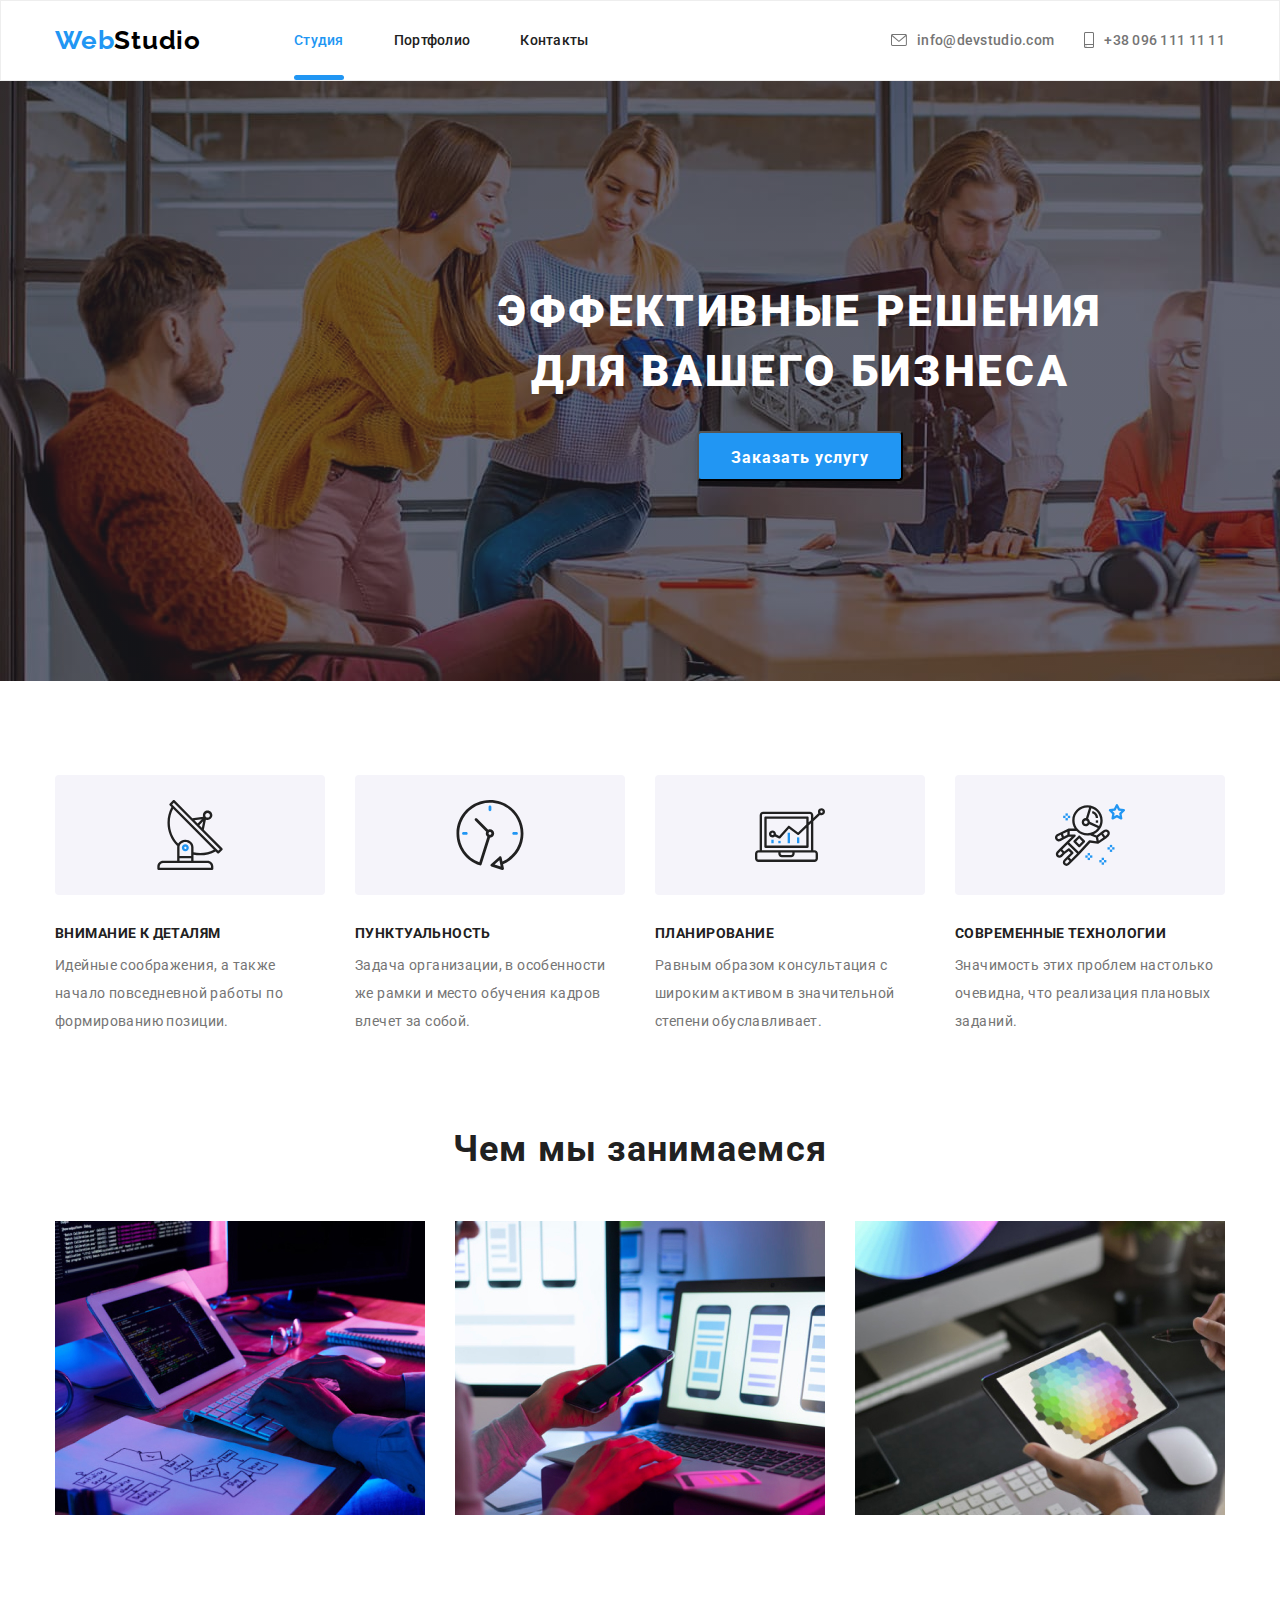
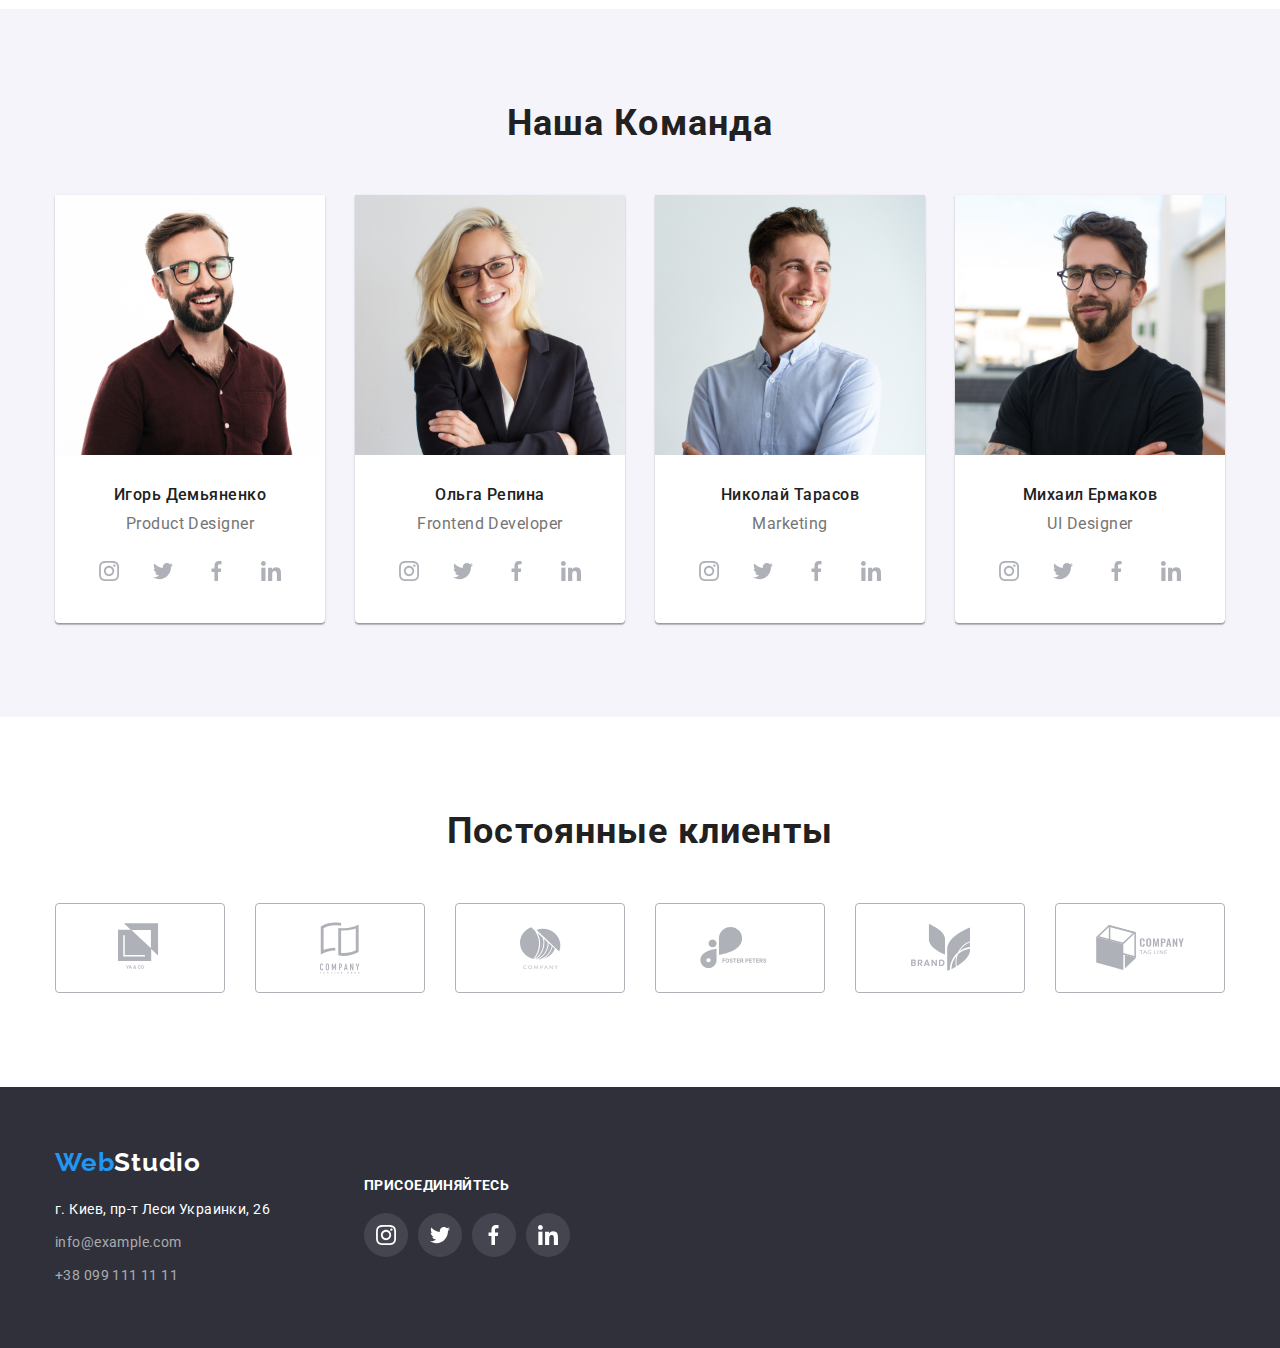
==== index.html @ 3995a0a4 "rep5" ====
<!DOCTYPE html>
<html lang="ru">
  <head>
    <meta charset="UTF-8" />
    <meta name="viewport" content="width=device-width, initial-scale=1.0" />
    <title>ВебСтудия</title>
    <link
      href="https://fonts.googleapis.com/css2?family=Raleway:wght@700&family=Roboto:wght@300;400;500;700;900&display=swap"
      rel="stylesheet"
    />
    <link rel="stylesheet" href="./css/modern-normalize.css" />
    <!-- <link rel="stylesheet" href="https://cdnjs.cloudflare.com/ajax/libs/modern-normalize/1.0.0/modern-normalize.css"> -->
    <link rel="stylesheet" href="./css/styles.css" />
  </head>
  <body>
    <!--Header-->
    <header class="header">
      <div class="container">
        <nav class="navigation">
          <a class="logo link" href="./index.html" aria-label="Логотип студии"
            ><span class="logo-color" lang="en">Web</span
            ><span lang="en">Studio</span></a
          >
          <!--menu nav-->

          <ul class="navigation-list list">
            <li class="navigation-list-item">
              <a class="navigation-list-link link active" href="./index.html"
                >Студия</a
              >
            </li>
            <li class="navigation-list-item">
              <a class="navigation-list-link link" href="./portfolio.html"
                >Портфолио</a
              >
            </li>
            <li class="navigation-list-item">
              <a class="navigation-list-link link" href="./cont.html"
                >Контакты</a
              >
            </li>
          </ul>
        </nav>
        <address class="address">
          <ul class="address-list list">
            <li class="address-list-item">
              <a
                class="header-address-link link"
                href="mailto:info@devstudio.com"
              >
                <svg class="address-icon" width="16px" height="12px">
                  <use href="./images/icons/sprite.svg#icon-envelope"></use>
                </svg>
                info@devstudio.com</a
              >
            </li>
            <li class="address-list-item">
              <a class="header-address-link link" href="tel:+380961111111">
                <svg class="address-icon" width="10px" height="16px">
                  <use href="./images/icons/sprite.svg#icon-smartphone"></use>
                </svg>
                +38 096 111 11 11</a
              >
            </li>
          </ul>
        </address>
      </div>
    </header>
    <!--HERO-->
    <main>
      <section class="start-page">
        <div class="start-page-container container">
          <h1 class="hero-title">Эффективные решения для вашего бизнеса</h1>
          <button class="modal-btn" type="button">Заказать услугу</button>
        </div>
      </section>
      <section class="features">
        <h2 hidden>Особености</h2>
        <div class="features-container container">
          <ul class="features-list">
            <li class="features-list-item list">
              <div class="svg-container">
                <svg class="button-icon" width="70px" height="70px">
                  <use href="./images/icons/sprite.svg#icon-antenna"></use>
                </svg>
              </div>
              <h3 class="features-title">Внимание к деталям</h3>
              <p>
                Идейные соображения, а также начало повседневной работы по
                формированию позиции.
              </p>
            </li>
            <li class="features-list-item list">
              <div class="svg-container">
                <svg class="button-icon" width="70px" height="70px">
                  <use href="./images/icons/sprite.svg#icon-clock"></use>
                </svg>
              </div>
              <h3 class="features-title">Пунктуальность</h3>
              <p>
                Задача организации, в особенности же рамки и место обучения
                кадров влечет за собой.
              </p>
            </li>
            <li class="features-list-item list">
              <div class="svg-container">
                <svg class="button-icon" width="70px" height="70px">
                  <use href="./images/icons/sprite.svg#icon-diagram"></use>
                </svg>
              </div>
              <h3 class="features-title">Планирование</h3>
              <p>
                Равным образом консультация с широким активом в значительной
                степени обуславливает.
              </p>
            </li>
            <li class="features-list-item list">
              <div class="svg-container">
                <svg class="button-icon" width="70px" height="70px">
                  <use href="./images/icons/sprite.svg#icon-astronaut"></use>
                </svg>
              </div>
              <h3 class="features-title">Современные технологии</h3>
              <p>
                Значимость этих проблем настолько очевидна, что реализация
                плановых заданий.
              </p>
            </li>
          </ul>
        </div>
      </section>
      <!--What are we doing-->
      <section class="we-doing">
        <div class="we-doing container">
          <h2>Чем мы занимаемся</h2>
          <ul class="we-doing-list list">
            <li class="we-doing-list-item">
              <img
                src="./images/header/box1.jpg"
                alt="набор программного кода"
                width="370"
                height="294"
              />
            </li>
            <li class="we-doing-list-item">
              <img
                src="./images/header/box2.jpg"
                alt="выбор макета"
                width="370"
                height="294"
              />
            </li>
            <li class="we-doing-list-item">
              <img
                src="./images/header/bo3.jpg"
                alt="выбор палитры"
                width="370"
                height="294"
              />
            </li>
          </ul>
        </div>
      </section>
      <!--About Team-->
      <section class="team">
        <div class="team-container container">
          <h2>Наша Команда</h2>
          <ul class="team-list list">
            <li class="team-list-item">
              <!-- <a class="team-list-link link" href=""> -->
              <img
                class="team-list-card"
                src="./images/main/photocard1.jpg"
                alt="Игорь Демьяненко"
                width="270"
                height="260"
              />
              <h3>Игорь Демьяненко</h3>
              <p lang="en">Product Designer</p>
              <div class="social-links-team">
                <ul class="social-links-list list">
                  <li class="social-links-item">
                    <a class="social-link-icon" href="">
                      <svg class="social-icon" width="20px" height="20px">
                        <use
                          href="./images/icons/sprite.svg#icon-instagram"
                        ></use>
                      </svg>
                    </a>
                  </li>
                  <li class="social-links-item">
                    <a class="social-link-icon" href="">
                      <svg class="social-icon" width="20px" height="20px">
                        <use
                          href="./images/icons/sprite.svg#icon-twitter"
                        ></use>
                      </svg>
                    </a>
                  </li>
                  <li class="social-links-item">
                    <a class="social-link-icon" href="">
                      <svg class="social-icon" width="20px" height="20px">
                        <use
                          href="./images/icons/sprite.svg#icon-facebook"
                        ></use>
                      </svg>
                    </a>
                  </li>
                  <li class="social-links-item">
                    <a class="social-link-icon" href="">
                      <svg class="social-icon" width="20px" height="20px">
                        <use
                          href="./images/icons/sprite.svg#icon-linkedin"
                        ></use>
                      </svg>
                    </a>
                  </li>
                </ul>
              </div>
            </li>
            <li class="team-list-item">
              <!-- <a class="team-list-link link" href=""> -->
              <img
                class="team-list-card"
                src="./images/main/photocard2.jpg"
                alt="Ольга Репина"
                width="270"
                height="260"
              />
              <h3>Ольга Репина</h3>
              <p lang="en">Frontend Developer</p>
              <div class="social-links-team">
                <ul class="social-links-list list">
                  <li class="social-links-item">
                    <a class="social-link-icon" href="">
                      <svg class="social-icon" width="20px" height="20px">
                        <use
                          href="./images/icons/sprite.svg#icon-instagram"
                        ></use>
                      </svg>
                    </a>
                  </li>
                  <li class="social-links-item">
                    <a class="social-link-icon" href="">
                      <svg class="social-icon" width="20px" height="20px">
                        <use
                          href="./images/icons/sprite.svg#icon-twitter"
                        ></use>
                      </svg>
                    </a>
                  </li>
                  <li class="social-links-item">
                    <a class="social-link-icon" href="">
                      <svg class="social-icon" width="20px" height="20px">
                        <use
                          href="./images/icons/sprite.svg#icon-facebook"
                        ></use>
                      </svg>
                    </a>
                  </li>
                  <li class="social-links-item">
                    <a class="social-link-icon" href="">
                      <svg class="social-icon" width="20px" height="20px">
                        <use
                          href="./images/icons/sprite.svg#icon-linkedin"
                        ></use>
                      </svg>
                    </a>
                  </li>
                </ul>
              </div>
            </li>
            <li class="team-list-item">
              <!-- <a class="team-list-link link" href=""> -->
              <img
                class="team-list-card"
                src="./images/main/photocard3.jpg"
                alt="Николай Тарасов"
                width="270"
                height="260"
              />
              <h3>Николай Тарасов</h3>
              <p lang="en">Marketing</p>
              <div class="social-links-team">
                <ul class="social-links-list list">
                  <li class="social-links-item">
                    <a class="social-link-icon" href="">
                      <svg class="social-icon" width="20px" height="20px">
                        <use
                          href="./images/icons/sprite.svg#icon-instagram"
                        ></use>
                      </svg>
                    </a>
                  </li>
                  <li class="social-links-item">
                    <a class="social-link-icon" href="">
                      <svg class="social-icon" width="20px" height="20px">
                        <use
                          href="./images/icons/sprite.svg#icon-twitter"
                        ></use>
                      </svg>
                    </a>
                  </li>
                  <li class="social-links-item">
                    <a class="social-link-icon" href="">
                      <svg class="social-icon" width="20px" height="20px">
                        <use
                          href="./images/icons/sprite.svg#icon-facebook"
                        ></use>
                      </svg>
                    </a>
                  </li>
                  <li class="social-links-item">
                    <a class="social-link-icon" href="">
                      <svg class="social-icon" width="20px" height="20px">
                        <use
                          href="./images/icons/sprite.svg#icon-linkedin"
                        ></use>
                      </svg>
                    </a>
                  </li>
                </ul>
              </div>
            </li>
            <li class="team-list-item">
              <!-- <a class="team-list-link link" href=""> -->
              <img
                class="team-list-card"
                src="./images/main/photocard4.jpg"
                alt="Михаил Ермаков"
                width="270"
                height="260"
              />
              <h3>Михаил Ермаков</h3>
              <p lang="en">UI Designer</p>
              <div class="social-links-team">
                <ul class="social-links-list list">
                  <li class="social-links-item">
                    <a class="social-link-icon" href="">
                      <svg class="social-icon" width="20px" height="20px">
                        <use
                          href="./images/icons/sprite.svg#icon-instagram"
                        ></use>
                      </svg>
                    </a>
                  </li>
                  <li class="social-links-item">
                    <a class="social-link-icon" href="">
                      <svg class="social-icon" width="20px" height="20px">
                        <use
                          href="./images/icons/sprite.svg#icon-twitter"
                        ></use>
                      </svg>
                    </a>
                  </li>
                  <li class="social-links-item">
                    <a class="social-link-icon" href="">
                      <svg class="social-icon" width="20px" height="20px">
                        <use
                          href="./images/icons/sprite.svg#icon-facebook"
                        ></use>
                      </svg>
                    </a>
                  </li>
                  <li class="social-links-item">
                    <a class="social-link-icon" href="">
                      <svg class="social-icon" width="20px" height="20px">
                        <use
                          href="./images/icons/sprite.svg#icon-linkedin"
                        ></use>
                      </svg>
                    </a>
                  </li>
                </ul>
              </div>
            </li>
          </ul>
        </div>
      </section>
      <!--CLIENTS-->
      <section class="clients">
        <div class="clients-container container">
          <h2>Постоянные клиенты</h2>
          <ul class="clients-list list">
            <li class="clients-item">
              <a class="clients-item-link link" href="">
                <svg class="clients-icon" width="44.27px" height="49.23px">
                  <use href="./images/icons/sprite.svg#icon-logo1"></use>
                </svg>
              </a>
            </li>
            <li class="clients-item">
              <a class="clients-item-link link" href="">
                <svg class="clients-icon" width="40px" height="52px">
                  <use href="./images/icons/sprite.svg#icon-logo2"></use>
                </svg>
              </a>
            </li>
            <li class="clients-item">
              <a class="clients-item-link link" href="">
                <svg class="clients-icon" width="41px" height="42.6px">
                  <use href="./images/icons/sprite.svg#icon-logo3"></use>
                </svg>
              </a>
            </li>
            <li class="clients-item">
              <a class="clients-item-link link" href="">
                <svg class="clients-icon" width="79.66px" height="42.02">
                  <use href="./images/icons/sprite.svg#icon-logo4"></use>
                </svg>
              </a>
            </li>
            <li class="clients-item">
              <a class="clients-item-link link" href="">
                <svg class="clients-icon" width="59px" height="47px">
                  <use href="./images/icons/sprite.svg#icon-logo5"></use>
                </svg>
              </a>
            </li>
            <li class="clients-item">
              <a class="clients-item-link link" href="">
                <svg class="clients-icon" width="88.48px" height="45.44px">
                  <use href="./images/icons/sprite.svg#icon-logo6"></use>
                </svg>
              </a>
            </li>
          </ul>
        </div>
      </section>
    </main>
    <!--FOOTER-->
    <footer class="footer">
      <div class="container">
        <div class="logo-address-container">
          <div class="footer-logo">
            <a class="logo link" href="./index.html" aria-label="Логотип студии"
              ><span class="logo-color" lang="en">Web</span
              ><span style="color: white" lang="en">Studio</span></a
            >
          </div>
          <address class="footer-address address">
            <ul class="footer-list list">
              <li class="footer-list-item">
                <a
                  class="footer-map-link link"
                  href="https://goo.gl/maps/7gkrQekbCcnjJ7GV7"
                  >г. Киев, пр-т Леси Украинки, 26</a
                >
              </li>
              <li class="footer-list-item">
                <a class="footer-mail-link link" href="mailto:info@example.com"
                  >info@example.com</a
                >
              </li>
              <li class="footer-list-item">
                <a class="footer-tel-link link" href="tel:+380991111111"
                  >+38 099 111 11 11</a
                >
              </li>
            </ul>
          </address>
        </div>
        <div class="social-links-footer">
          <h2>присоединяйтесь</h2>
          <div class="social-links-team">
            <ul class="social-links-list list">
              <li class="social-links-item">
                <a class="social-link-icon icon-footer" href="">
                  <svg class="social-icon" width="20px" height="20px">
                    <use href="./images/icons/sprite.svg#icon-instagram"></use>
                  </svg>
                </a>
              </li>
              <li class="social-links-item">
                <a class="social-link-icon icon-footer" href="">
                  <svg class="social-icon" width="20px" height="20px">
                    <use href="./images/icons/sprite.svg#icon-twitter"></use>
                  </svg>
                </a>
              </li>
              <li class="social-links-item">
                <a class="social-link-icon icon-footer" href="">
                  <svg class="social-icon" width="20px" height="20px">
                    <use href="./images/icons/sprite.svg#icon-facebook"></use>
                  </svg>
                </a>
              </li>
              <li class="social-links-item">
                <a class="social-link-icon icon-footer" href="">
                  <svg class="social-icon" width="20px" height="20px">
                    <use href="./images/icons/sprite.svg#icon-linkedin"></use>
                  </svg>
                </a>
              </li>
            </ul>
          </div>
        </div>
      </div>
    </footer>
    <!-- Ставим перед закрывающим тегом body -->
    <!-- <script src="./js/modal.js"></script> -->
  </body>
</html>
---- css/styles.css ----
:root {
  --accent-color: #2196f3;
  --main-font: 'Roboto', sans-serif;
  --secondary-font: 'Raleway', sans-serif;
  --color-text-grey: #757575;
  --color-text-title: #212121;
}
*,
*::before,
*::after {
  margin: 0;
  padding: 0;
}
body {
  font-family: var(--main-font);
  /* width: 1600px;
    text-align: center; */
}

.list {
  list-style: none;
}
.link {
  text-decoration: none;
}
.address {
  font-style: normal;
}
img {
  display: block;
}

.container {
  width: 1200px;
  padding: 0 15px;
  margin: 0 auto;
}
/* <==================contactsssssssss========================> */
.contt {
  background-color: rgb(1, 3, 22);
}
.cont-container {
  padding-bottom: 60px;
  padding-top: 60px;

  min-width: 1984px;
  height: 880px;

  background-image: url('../images/contacts/con1.jpg');
}
/* <====================end contactsssssssss======================> */

/* =================> NAVIGATION <=================== */
.header {
  padding-top: 24px;
  padding-bottom: 24px;
  border: 1px solid #eeeeee;
}
.header .container {
  /* padding-bottom: 25px; */
  display: flex;
  align-items: center;
}
.navigation {
  display: flex;
  align-items: center;
}
.navigation-list {
  display: flex;
}
.navigation-list-link {
  font-weight: 500;
  font-size: 14px;
  line-height: 1.143;
  letter-spacing: 0.02em;
  color: var(--color-text-title);
}
.header-address-link,
.header-address-link {
  font-weight: 500;
  font-size: 14px;
  line-height: 1.143;
  letter-spacing: 0.02em;
  color: var(--color-text-grey);
}
.navigation-list-link:hover, 
.navigation-list-link:focus,
/* .navigation-list-link:active,  */
.header-address-link:hover,
.header-address-link:focus
/* .header-address-link:active */ {
  color: var(--accent-color);
  /* cursor: pointer; */
}
.active {
  color: var(--accent-color);
}
.navigation-list-item:not(:last-child) {
  margin-right: 50px;
}
.address-list-item:not(:last-child) {
  margin-right: 30px;
}
.header .address {
  margin-left: auto;
}
.address-list {
  display: flex;
}
/* .header .container */

/* =================> END NAVIGATION <================ */
/* =================> BUTTON STYLE Studio<================ */
.modal-btn {
  font-weight: 700;
  font-size: 16px;
  line-height: 1.875;

  /* text-align: center; */
  letter-spacing: 0.06em;
  color: #ffffff;
  background: var(--accent-color);
  padding: 10px 32px;
  cursor: pointer;

  min-width: 200px;
  height: 50px;
  box-shadow: 0px 4px 4px rgba(0, 0, 0, 0.15);
  border-radius: 4px;
  margin: 0 auto;
}
/* =================> END BUTTON STYLE Studio <================ */
/* .start-page  {
    padding-top: 200px; */
/* padding-left: 452px; */
/* padding-right: 452px; */
/* padding: 452px; */
/* /background-color: #2F303A; */
/* height: 600px;  */
/* display: flex;
    flex-direction: column;
    align-items: center;  */

/* =================> PORTFOLIO BUTTON STYLE <================ */

.portfolio .container {
  padding-top: 94px;
  padding-bottom: 94px;
}
.portfolio-buttons {
  display: flex;
  justify-content: center;
  margin-bottom: 50px;
}
/* .portfolio-buttons{
    width: 1300px;
    height: 38px;
} */
.portfolio-buttons-item:not(:last-child) {
  margin-right: 8px;
}
.portfolio-list {
  display: flex;
  flex-wrap: wrap;
  /* justify-content: space-between; */
  /* text-align: center; */
}
.portfolio-item:not(:nth-child(3n)) {
  margin-right: 30px;
}
.portfolio-item:not(:nth-last-child(-n + 3)) {
  margin-bottom: 30px;
}
.portfolio-item {
  /* margin: 0;
    padding: 0; */
  /* :not(:nth-last-child(-n + 3)) - кроме последних трех */

  background: #ffffff;
  width: 370px;
  height: 404px;
  /* outline: 1px solid  #EEEEEE; */
  /* border: 1px solid #EEEEEE;
    border-top: none 
    border-width: thin; */
}

.portfolio-item-title {
  border: 1px solid #eeeeee;
  border-top: none;
  padding: 20px 24px;
  width: 370px;
  height: 110px;
}
.portfolio-container {
  width: 1170px;
  height: 1360px;
}

.portfolio-modal-btn {
  font-family: var(--main-font);
  font-style: normal;
  font-weight: 500;
  font-size: 16px;
  line-height: 1.625;
  text-align: center;
  letter-spacing: 0.03em;
  color: var(--color-text-title);

  background: #f5f4fa;
  border-radius: 4px;
  padding: 6px 22px;
  height: 38px;
  min-width: 73px;
  border: 1px solid #f5f4fa;
}
.portfolio-modal-btn:hover,
.portfolio-modal-btn:focus,
.portfolio-modal-btn:active {
  color: #ffffff;
  background: var(--accent-color);
  border: 1px solid var(--accent-color);
}
.portfolio-item-link:hover,
.portfolio-item-link:focus {
  box-shadow: 0px 1px 1px rgba(0, 0, 0, 0.12), 0px 4px 4px rgba(0, 0, 0, 0.06),
    1px 4px 6px rgba(0, 0, 0, 0.16);
}
/* =================> END PORTFOLIO BUTTON STYLE <================ */

/* =================> PORTFOLIO FONT STYLE <================ */
.portfolio-item > a > h2 {
  font-weight: 700;
  font-size: 18px;
  line-height: 2;
  letter-spacing: 0.06em;
  color: var(--color-text-title);
  padding: 0 24px;
  margin-bottom: 4px;
}

.portfolio-item-title > h2 {
  font-weight: 700;
  font-size: 18px;
  line-height: 2;
  letter-spacing: 0.06em;
  color: var(--color-text-title);
  margin-bottom: 4px;
}
.portfolio-item-title > p {
  font-weight: 400;
  font-size: 16px;
  line-height: 1.875;
  letter-spacing: 0.03em;
  color: var(--color-text-grey);
}
.portfolio-item > a > p {
  font-weight: 400;
  font-size: 16px;
  line-height: 1.875;
  letter-spacing: 0.03em;
  color: var(--color-text-grey);
  padding: 0 24px;
  padding-bottom: 20px;
}
.portfolio-item-link {
  display: flex;
  flex-direction: column;
  align-items: center;
  justify-content: center;

  width: 370px;
  height: 404px;

  /* padding-left: 0; */
}
/* =================> END PORTFOLIO FONT STYLE <================ */

/* =================> WE DOING <================ */
.we-doing .container {
  padding-top: 47px;
  padding-bottom: 94px;

  /* background-color: tomato; */
}
.we-doing > h2 {
  font-weight: 700;
  font-size: 36px;
  line-height: 1.166;
  text-align: center;
  letter-spacing: 0.03em;
  color: var(--color-text-title);
  margin-bottom: 50px;
}
.we-doing-list {
  display: flex;
  justify-content: space-between;
  /* justify-content: space-between; */
}
/* ================================================================ */
.start-page {
  /* display: flex; */
  background-color: #2f303a;
}
.start-page .container {
  padding-top: 200px;

  display: flex;
  flex-wrap: wrap;
  flex-direction: column;
  align-items: center;

  height: 600px;
  width: 1600px;
  background-image: linear-gradient(
      to right,
      rgba(47, 48, 58, 0.4),
      rgba(47, 48, 58, 0.4)
    ),
    url('../images/start-page/img8.jpg');
}
/* ================================================================ */

/* =================> END WE DOING <================ */

/* =================> FEATURES FONT STYLE <================ */

.features-list-item > h3 {
  font-weight: 700;
  font-size: 14px;
  line-height: 1.143;
  letter-spacing: 0.03em;
  text-transform: uppercase;

  margin-bottom: 10px;
  color: var(--color-text-title);
}
.features-list-item > p {
  font-weight: 400;
  font-size: 14px;
  line-height: 2;
  letter-spacing: 0.03em;
  color: var(--color-text-grey);
  min-width: 270px;
}

.features-container {
  padding-top: 94px;
  padding-bottom: 47px;
}
/* .features-list {
    padding: 94px 0px;
    /* justify-content: space-between; */
/* flex-wrap: wrap; */

.features-list-item:not(:last-child) {
  margin-right: 30px;
}

.features-list {
  display: flex;
}
/* =================> END FEATURES FONT STYLE <================ */

/* =================> TEAM FONT STYLE <================ */

.team {
  background: #f5f4fa;
}
.team-container {
  /* background-color: tomato; */
  /* display: flex; */
  padding-top: 94px;
  padding-bottom: 94px;
}
.team .container > h2 {
  /* padding-top: 94px; */

  margin-bottom: 50px;
  font-weight: 700;
  font-size: 36px;
  line-height: 1.166;
  text-align: center;
  letter-spacing: 0.03em;
  color: var(--color-text-title);
  /* background-color: tomato; */
}
.team-list {
  display: flex;
  /* flex-direction: column;
  align-items: center; */
  /* margin-bottom: 94px; */
}
.team-list-item > h3 {
  font-weight: 500;
  font-size: 16px;
  line-height: 1.188;
  /* text-align: center; */
  letter-spacing: 0.03em;
  color: var(--color-text-title);
  margin-bottom: 10px;
}
.team-list-item:not(:last-child) {
  margin-right: 30px;
}
/* .team-list-item {
        padding-bottom: 30px;
        text-align: center;
    } */
.team-list-item > p {
  font-weight: 400;
  font-size: 16px;
  line-height: 1.188;
  /* text-align: center; */
  letter-spacing: 0.03em;
  color: var(--color-text-grey);
  /* padding-bottom: 30px; */
}

.team-list-card {
  margin-bottom: 30px;
}
/* .team-list-link {
        text-align: center; */

.team-list-item {
  padding-bottom: 30px;
  display: flex;
  flex-direction: column;
  align-items: center;

  /* text-align: center; */
  background-color: #ffffff;
  box-shadow: 0px 1px 3px rgba(0, 0, 0, 0.12), 0px 1px 1px rgba(0, 0, 0, 0.14),
    0px 2px 1px rgba(0, 0, 0, 0.2);
  border-radius: 0px 0px 4px 4px;
}
/* =================> END TEAM FONT STYLE <================ */

/* =================> Logo WebStudio <================ */
.footer-logo {
  /* display: flex; */
  /* padding: 0;
    margin: 0; */
  margin-bottom: 20px;
}
.logo {
  font-family: var(--secondary-font);
  font-size: 26px;
  line-height: 1.19;
  font-style: normal;
  font-weight: 700;
  letter-spacing: 0.03em;
  color: #000000;
  margin-right: 93px;
  /* margin-bottom: 20px; */
}
.logo-color {
  color: #2196f3;
}

/* .container .footer-address {
padding-top: 60px;
} */

/* =================> END Logo WebStudio <================ */

/* =================> TITLE STYLE STUDIO<================ */
.hero-title {
  text-align: center;
  width: 696px;
  height: 120px;
  text-transform: uppercase;
  font-size: 44px;
  line-height: 1.364;
  color: #ffffff;
  font-weight: 900;
  letter-spacing: 0.06em;
  margin-bottom: 30px;
}
/* =================> END TITLE STYLE STUDIO<================ */

/* =================> FOOTER STYLE <================ */
.footer {
  background: #2f303a;
  /* padding-top: 20px; */
  padding-bottom: 60px;
  padding-top: 60px;
}
.footer-mail-link,
.footer-tel-link {
  font-size: 14px;
  line-height: 1.714;
  letter-spacing: 0.03em;
  color: rgba(255, 255, 255, 0.6);
}
.footer-map-link {
  font-style: normal;
  font-size: 14px;
  line-height: 1.714;
  letter-spacing: 0.03em;
  color: #ffffff;
}
/* .footer-list { */
/* padding-top: 20px; */
/* padding-bottom: 60px; */

/* } */
.footer-list-item:not(:last-child) {
  margin-bottom: 9px;
}
/* =================> END FOOTER STYLE <================ */

/* =================>  Clients STYLE <================ */
.clients .container {
  padding-top: 94px;
  padding-bottom: 94px;
}
.clients-container > h2 {
  margin-bottom: 50px;
  text-align: center;

  font-weight: 700;
  font-size: 36px;
  line-height: 1.166;
  text-align: center;
  letter-spacing: 0.03em;
  color: var(--color-text-title);
}

.clients-item-link {
  display: flex;
  align-items: center;
  justify-content: center;
  width: 170px;
  height: 90px;
  border: 1px solid #afb1b8;
  border-radius: 4px;
}
.clients-item:not(:last-child) {
  margin-right: 30px;
}
.clients-list {
  display: flex;
  /* justify-content: space-between; */
}
.clients-item-link:hover {
  border: 1px solid var(--accent-color);
}
.clients-item-link:focus {
  border: 1px solid var(--accent-color);
}
.clients-icon {
  fill: #afb1b8;
}
.clients-item-link:hover svg,
.clients-item-link:focus svg {
  fill: var(--accent-color);
}

/* =================> END Clients STYLE <================ */

/* .header-address-link::before {
  display: block;
  content: '';
} */
/* =================> SVG STYLE<================ */

.svg-container {
  width: 270px;
  height: 120px;
  background: #f5f4fa;
  border-radius: 4px;
  margin-bottom: 30px;
  padding: 25px 100px;
}

/* .clients-item-link:hover {
  display: block;
  color: teal;
} */

.header-address-link:hover svg,
.header-address-link:focus svg {
  fill: var(--accent-color);
}
.header-address-link {
  display: flex;
  align-items: center;
}
.header-address-link .address-icon {
  margin-right: 10px;
  fill: var(--color-text-grey);
}
/* =================> END SVG STYLE<================ */
.social-links-team {
  /* text-align: inherit; */
  /* display: flex; */
  width: 206px;
  height: 44px;
}
.social-links-list {
  display: flex;
  align-items: center;
  justify-content: space-between;
}

.team-list-item > p {
  margin-bottom: 16px;
}
.social-link-icon {
  display: flex;
  align-items: center;
  justify-content: center;
  width: 44px;
  height: 44px;
}
.social-link-icon:hover,
.social-link-icon:focus {
  background: #2196f3;
  border-radius: 50%;
}
.social-link-icon:hover svg,
.social-link-icon:focus svg {
  fill: #ffffff;
}

.social-icon {
  fill: #afb1b8;
}

.logo-address-container {
  margin-right: 70px;
}
.footer .container {
  display: flex;
  align-items: center;
}
.social-links-footer > h2 {
  font-family: Roboto;
  font-style: normal;
  font-weight: 700;
  font-size: 14px;
  line-height: 16px;
  letter-spacing: 0.03em;
  text-transform: uppercase;

  color: #ffffff;
  margin-bottom: 20px;
}
.icon-footer {
  background: rgba(255, 255, 255, 0.1);
  border-radius: 50%;
}
.icon-footer svg {
  fill: #ffffff;
}

.active::after {
  content: '';
  display: block;
  height: 5px;
  width: 100%;

  left: 0;
  bottom: -30px;

  position: absolute;
  background-color: var(--accent-color);
  border-radius: 4px;
}
.navigation-list-item {
  position: relative;
}
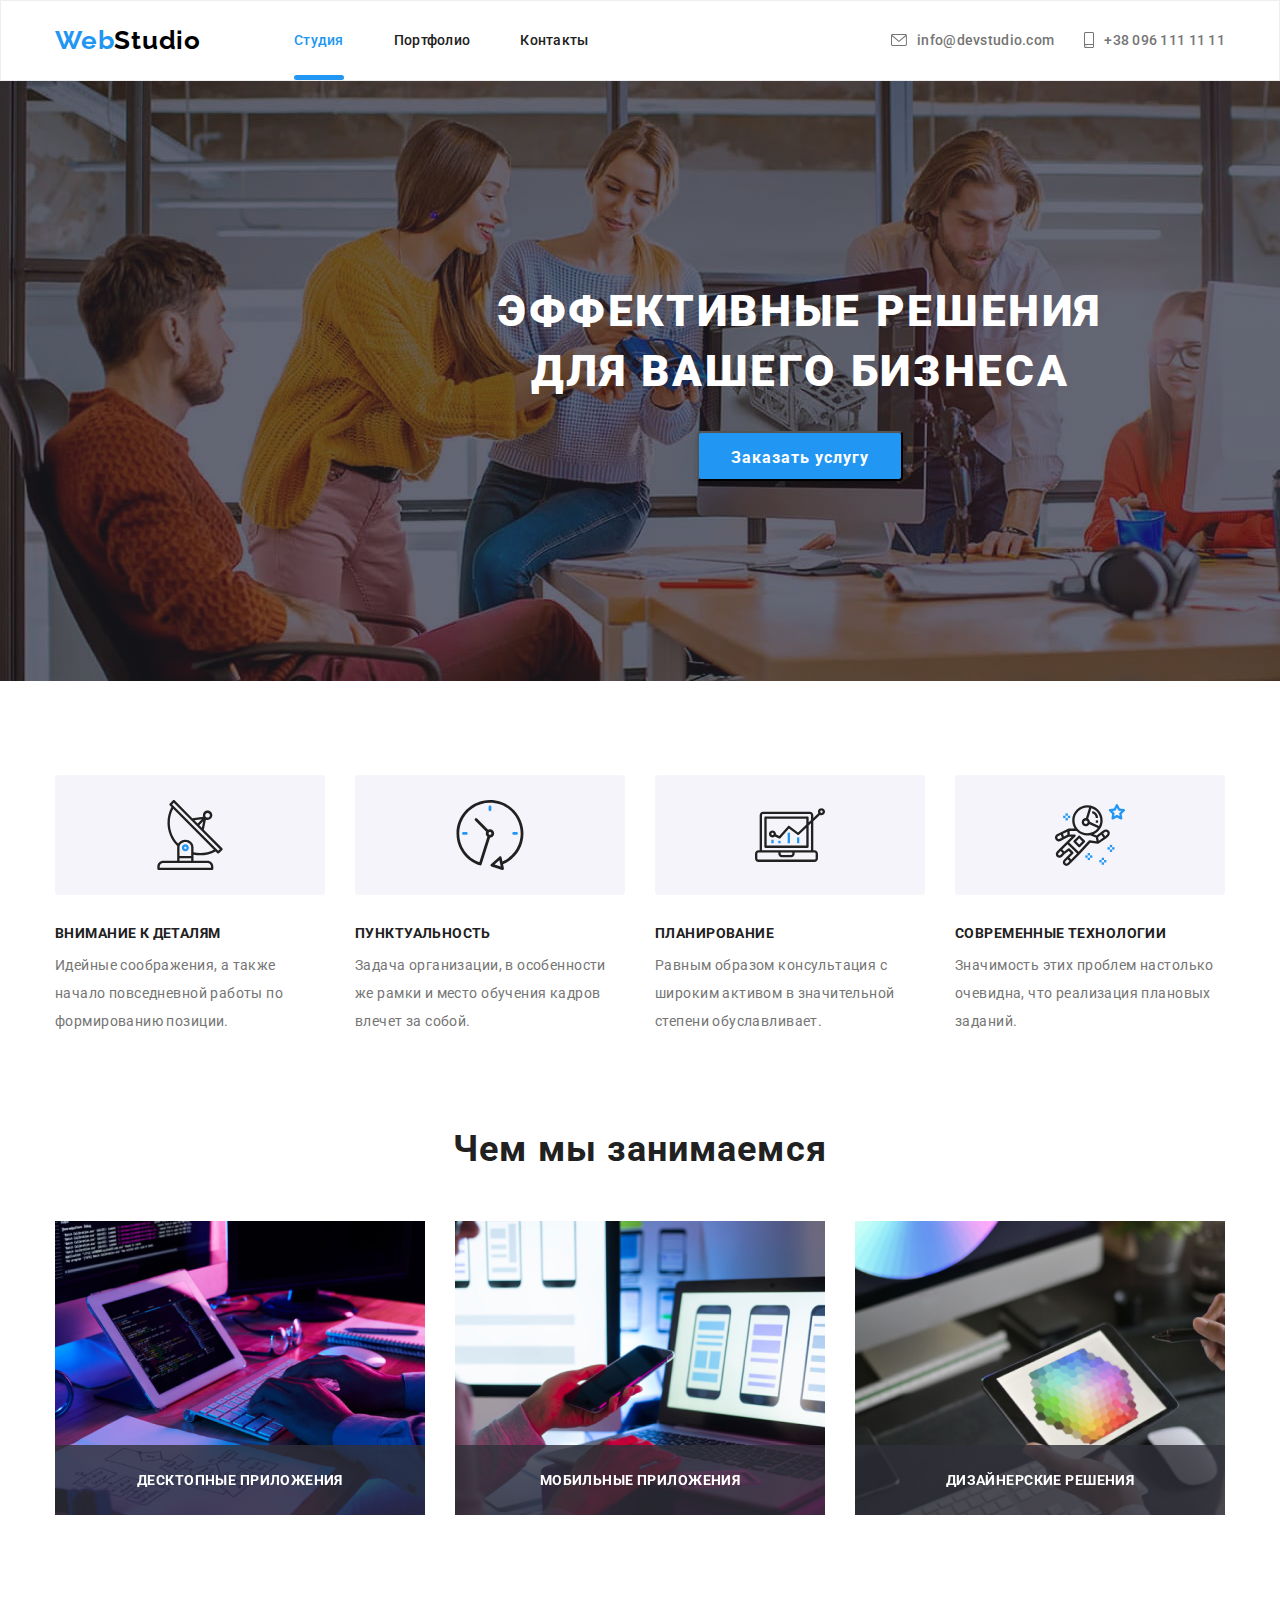
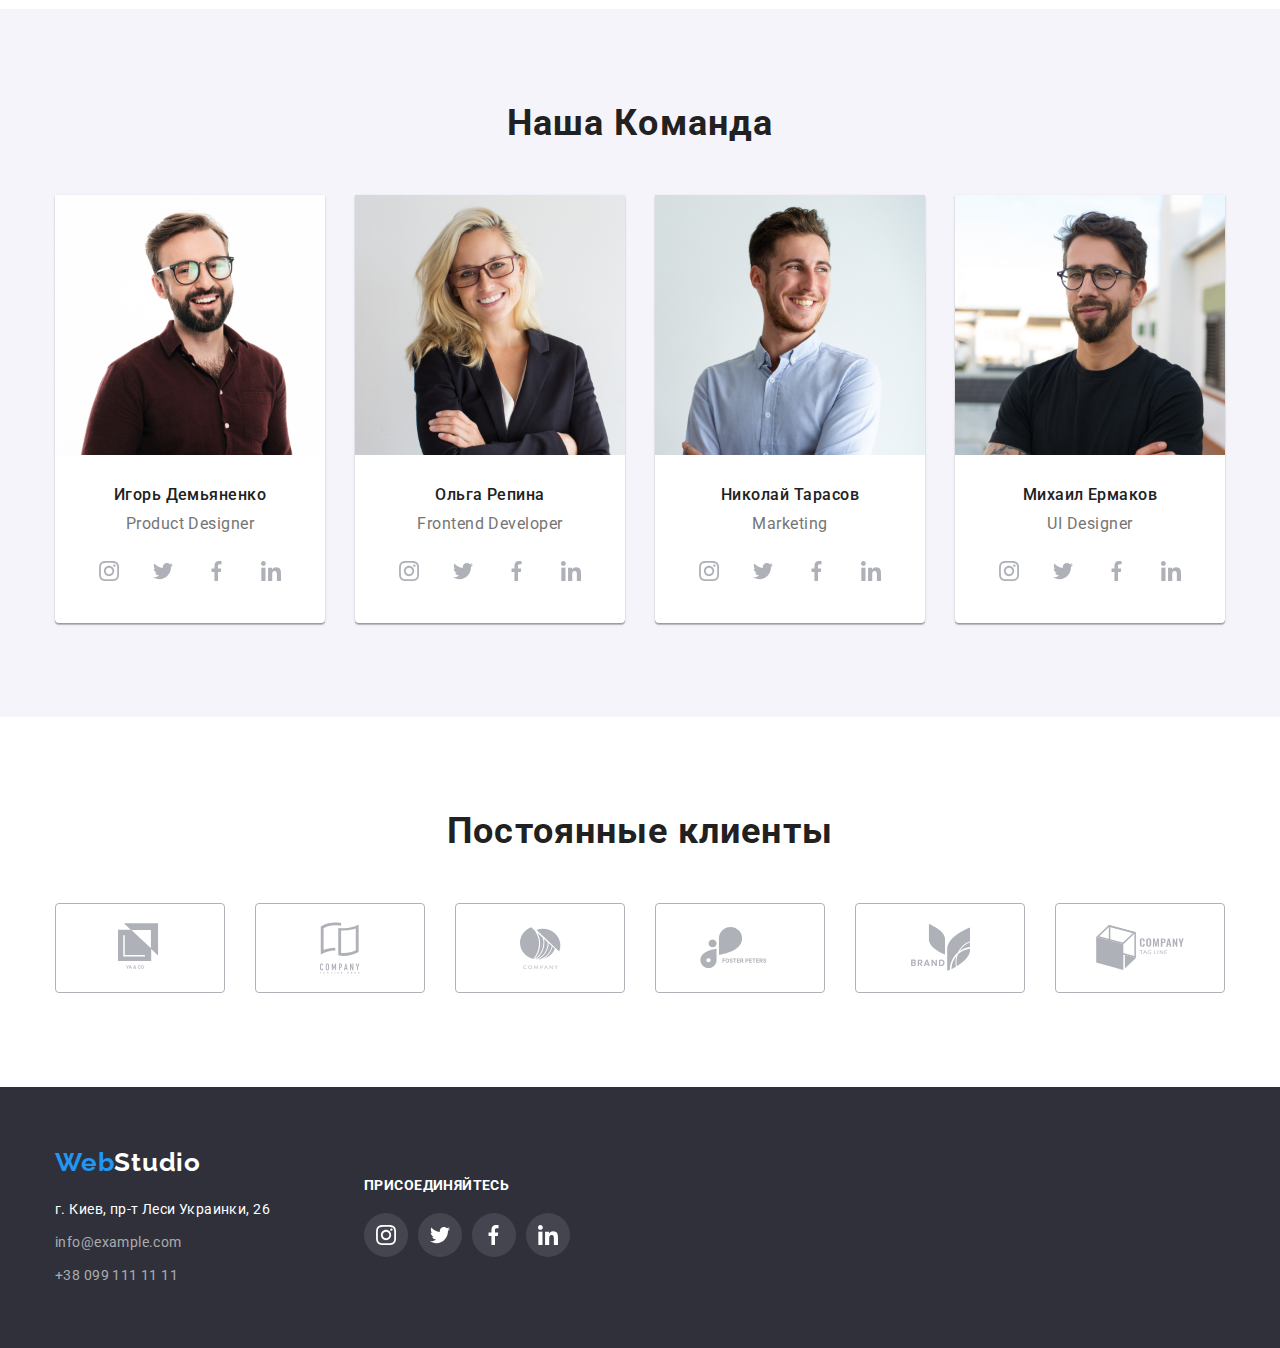
==== commit 5f5938ff: "dz5" ====
--- a/index.html
+++ b/index.html
@@ -71,7 +71,20 @@
       <section class="start-page">
         <div class="start-page-container container">
           <h1 class="hero-title">Эффективные решения для вашего бизнеса</h1>
-          <button class="modal-btn" type="button">Заказать услугу</button>
+          <button class="modal-btn" type="button" data-modal-open>
+            Заказать услугу
+          </button>
+          <div class="backdrop is-hidden" data-modal>
+            <div class="modal">
+              <p>
+                Lorem ipsum dolor sit amet consectetur adipisicing elit. Sit,
+                amet saepe numquam similique ad inventore laboriosam error nulla
+                modi voluptas nobis quam, officiis odio necessitatibus natus
+                enim consequuntur iure recusandae.
+              </p>
+              <button class="" data-modal-close>Закрыть</button>
+            </div>
+          </div>
         </div>
       </section>
       <section class="features">
@@ -84,7 +97,7 @@
                   <use href="./images/icons/sprite.svg#icon-antenna"></use>
                 </svg>
               </div>
-              <h3 class="features-title">Внимание к деталям</h3>
+              <h3 class=".title-h-black">Внимание к деталям</h3>
               <p>
                 Идейные соображения, а также начало повседневной работы по
                 формированию позиции.
@@ -96,7 +109,7 @@
                   <use href="./images/icons/sprite.svg#icon-clock"></use>
                 </svg>
               </div>
-              <h3 class="features-title">Пунктуальность</h3>
+              <h3 class=".title-h-black">Пунктуальность</h3>
               <p>
                 Задача организации, в особенности же рамки и место обучения
                 кадров влечет за собой.
@@ -108,7 +121,7 @@
                   <use href="./images/icons/sprite.svg#icon-diagram"></use>
                 </svg>
               </div>
-              <h3 class="features-title">Планирование</h3>
+              <h3 class=".title-h-black">Планирование</h3>
               <p>
                 Равным образом консультация с широким активом в значительной
                 степени обуславливает.
@@ -120,7 +133,7 @@
                   <use href="./images/icons/sprite.svg#icon-astronaut"></use>
                 </svg>
               </div>
-              <h3 class="features-title">Современные технологии</h3>
+              <h3 class=".title-h-black">Современные технологии</h3>
               <p>
                 Значимость этих проблем настолько очевидна, что реализация
                 плановых заданий.
@@ -141,6 +154,9 @@
                 width="370"
                 height="294"
               />
+              <div class="title-features">
+                <h3 class="title-h-white">Десктопные приложения</h3>
+              </div>
             </li>
             <li class="we-doing-list-item">
               <img
@@ -149,6 +165,9 @@
                 width="370"
                 height="294"
               />
+              <div class="title-features">
+                <h3 class="title-h-white">Мобильные приложения</h3>
+              </div>
             </li>
             <li class="we-doing-list-item">
               <img
@@ -157,6 +176,9 @@
                 width="370"
                 height="294"
               />
+              <div class="title-features">
+                <h3 class="title-h-white">Дизайнерские решения</h3>
+              </div>
             </li>
           </ul>
         </div>
@@ -498,6 +520,6 @@
       </div>
     </footer>
     <!-- Ставим перед закрывающим тегом body -->
-    <!-- <script src="./js/modal.js"></script> -->
+    <script src="./js/modal.js"></script>
   </body>
 </html>
--- a/css/styles.css
+++ b/css/styles.css
@@ -4,6 +4,7 @@
   --secondary-font: 'Raleway', sans-serif;
   --color-text-grey: #757575;
   --color-text-title: #212121;
+  --color-text-secondary-title: #ffffff;
 }
 *,
 *::before,
@@ -35,16 +36,32 @@
   padding: 0 15px;
   margin: 0 auto;
 }
+.title-h-white {
+  font-weight: 700;
+  font-size: 14px;
+  line-height: 1.143;
+  letter-spacing: 0.03em;
+  text-transform: uppercase;
+  color: var(--color-text-secondary-title);
+}
+.title-h-black {
+  font-weight: 700;
+  font-size: 14px;
+  line-height: 1.143;
+  letter-spacing: 0.03em;
+  text-transform: uppercase;
+  color: var(--color-text-title);
+}
+
 /* <==================contactsssssssss========================> */
 .contt {
   background-color: rgb(1, 3, 22);
 }
-.cont-container {
-  padding-bottom: 60px;
-  padding-top: 60px;
-
-  min-width: 1984px;
+.contt .container {
+  width: 1984px;
   height: 880px;
+  /* height: 600px;
+  width: 1600px; */
 
   background-image: url('../images/contacts/con1.jpg');
 }
@@ -128,6 +145,34 @@
   box-shadow: 0px 4px 4px rgba(0, 0, 0, 0.15);
   border-radius: 4px;
   margin: 0 auto;
+}
+.backdrop {
+  position: fixed;
+  top: 0;
+  left: 0;
+
+  width: 100%;
+  height: 100%;
+
+  background-color: rgba(160, 148, 125, 0.5);
+}
+
+.backdrop.is-hidden {
+  opacity: 0;
+  pointer-events: none;
+}
+
+.modal {
+  height: 400px;
+  width: 600px;
+  padding: 15px;
+
+  background-color: #fff;
+
+  position: absolute;
+  top: 50%;
+  left: 50%;
+  transform: translate(-50%, -50%);
 }
 /* =================> END BUTTON STYLE Studio <================ */
 /* .start-page  {
@@ -297,6 +342,25 @@
   justify-content: space-between;
   /* justify-content: space-between; */
 }
+.title-features {
+  content: '';
+  display: block;
+  position: absolute;
+  padding-top: 27px;
+  padding-bottom: 27px;
+  text-align: center;
+
+  height: 70px;
+  width: 100%;
+  background: rgba(47, 48, 58, 0.8);
+
+  left: 0;
+  bottom: 0;
+}
+.we-doing-list-item {
+  position: relative;
+}
+
 /* ================================================================ */
 .start-page {
   /* display: flex; */
@@ -672,3 +736,43 @@
 .navigation-list-item {
   position: relative;
 }
+
+.portfolio-description {
+  display: inline-block;
+  content: '';
+  position: absolute;
+  top: 0;
+  left: 0;
+
+  width: 100%;
+  height: 100%;
+  background-color: rgba(33, 150, 243, 0.9);
+
+  transform: translateY(+100%);
+  transition: transform 250ms cubic-bezier(0.4, 0, 0.2, 1);
+
+  opacity: 1;
+}
+.port-t {
+  position: relative;
+  overflow: hidden;
+}
+/* .portfolio-item-link {
+  overflow: hidden;
+} */
+.portfolio-item-link:hover .portfolio-description {
+  transform: translateY(0);
+}
+
+.portfolio-description {
+  padding: 63px 24px;
+}
+.portfolio-description > p {
+  font-style: normal;
+  font-weight: 400;
+  font-size: 18px;
+  line-height: 1.55;
+
+  letter-spacing: 0.03em;
+  color: #ffffff;
+}
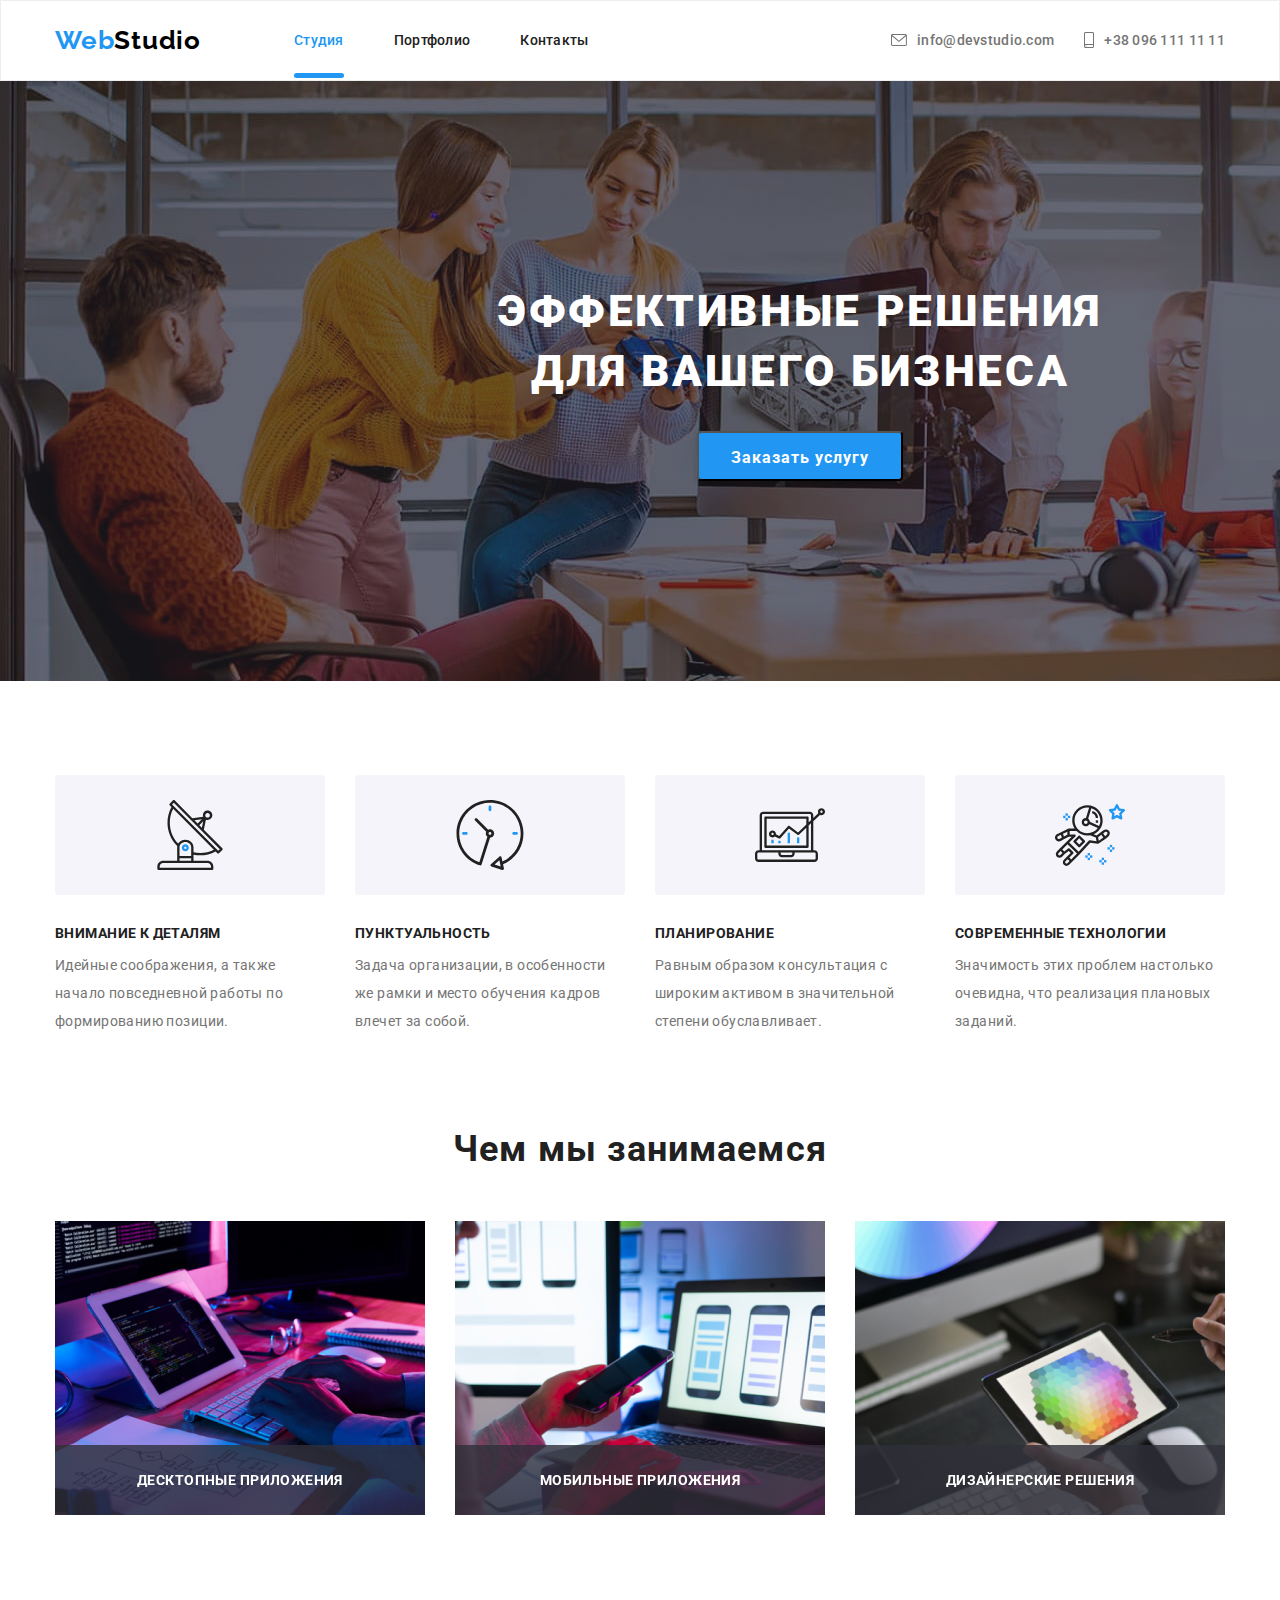
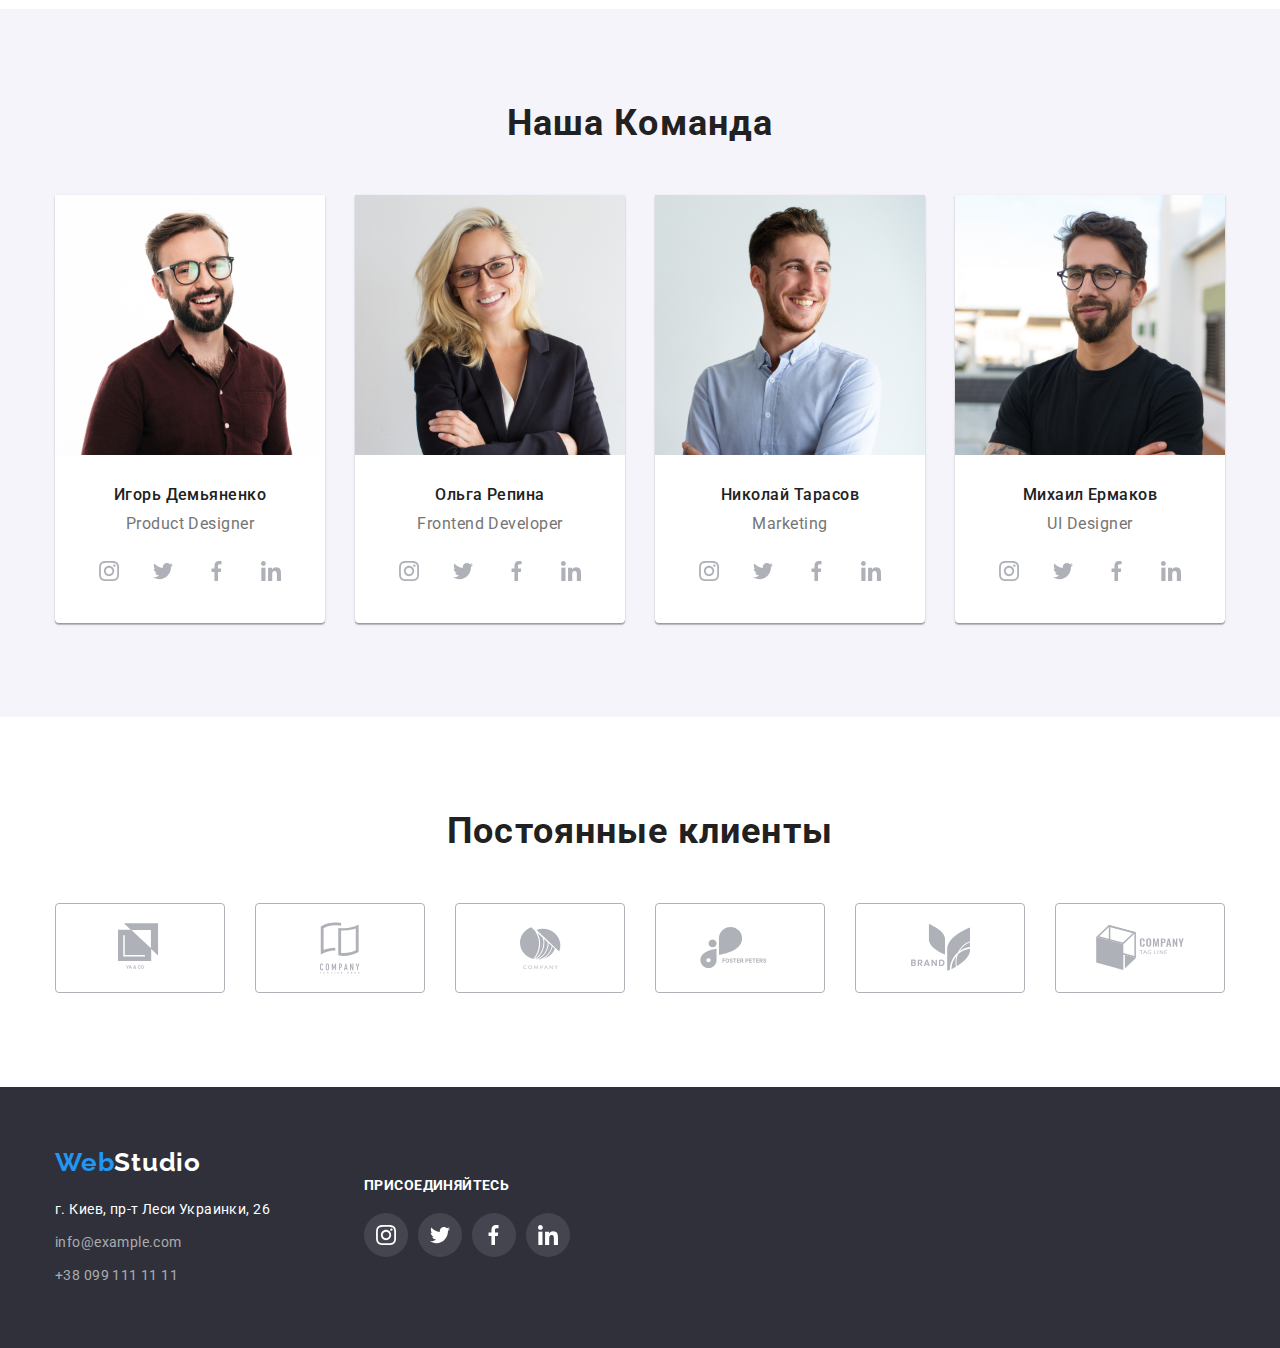
==== commit 5d835d69: "close-button" ====
--- a/index.html
+++ b/index.html
@@ -82,7 +82,7 @@
                 modi voluptas nobis quam, officiis odio necessitatibus natus
                 enim consequuntur iure recusandae.
               </p>
-              <button class="" data-modal-close>Закрыть</button>
+              <button class="close-button" data-modal-close></button>
             </div>
           </div>
         </div>
--- a/css/styles.css
+++ b/css/styles.css
@@ -91,6 +91,7 @@
   line-height: 1.143;
   letter-spacing: 0.02em;
   color: var(--color-text-title);
+  transition: color 250ms cubic-bezier(0.4, 0, 0.2, 1);
 }
 .header-address-link,
 .header-address-link {
@@ -99,15 +100,18 @@
   line-height: 1.143;
   letter-spacing: 0.02em;
   color: var(--color-text-grey);
-}
-.navigation-list-link:hover, 
+
+  transition: color 250ms cubic-bezier(0.4, 0, 0.2, 1);
+}
+.header-address-link svg {
+  fill: #afb1b8;
+  transition: fill 250ms cubic-bezier(0.4, 0, 0.2, 1);
+}
+.navigation-list-link:hover,
 .navigation-list-link:focus,
-/* .navigation-list-link:active,  */
 .header-address-link:hover,
-.header-address-link:focus
-/* .header-address-link:active */ {
+.header-address-link:focus {
   color: var(--accent-color);
-  /* cursor: pointer; */
 }
 .active {
   color: var(--accent-color);
@@ -186,6 +190,22 @@
     flex-direction: column;
     align-items: center;  */
 
+.close-button {
+  background-image: url(../images/start-page/close-x.svg);
+  background-size: 11px;
+  background-repeat: no-repeat;
+  background-position: center;
+
+  width: 30px;
+  height: 30px;
+  cursor: pointer;
+  border-radius: 50%;
+  border: 1px solid rgba(0, 0, 0, 0.1);
+  top: 8px;
+  right: 8px;
+  position: absolute;
+}
+
 /* =================> PORTFOLIO BUTTON STYLE <================ */
 
 .portfolio .container {
@@ -251,6 +271,7 @@
   text-align: center;
   letter-spacing: 0.03em;
   color: var(--color-text-title);
+  cursor: pointer;
 
   background: #f5f4fa;
   border-radius: 4px;
@@ -258,6 +279,9 @@
   height: 38px;
   min-width: 73px;
   border: 1px solid #f5f4fa;
+
+  transition: color 250ms, background-color 250ms,
+    border 250ms cubic-bezier(0.4, 0, 0.2, 1);
 }
 .portfolio-modal-btn:hover,
 .portfolio-modal-btn:focus,
@@ -600,6 +624,8 @@
   height: 90px;
   border: 1px solid #afb1b8;
   border-radius: 4px;
+
+  transition: border 250ms cubic-bezier(0.4, 0, 0.2, 1);
 }
 .clients-item:not(:last-child) {
   margin-right: 30px;
@@ -621,13 +647,13 @@
 .clients-item-link:focus svg {
   fill: var(--accent-color);
 }
+.clients-item-link svg {
+  fill: #afb1b8;
+  transition: fill 250ms cubic-bezier(0.4, 0, 0.2, 1);
+}
 
 /* =================> END Clients STYLE <================ */
 
-/* .header-address-link::before {
-  display: block;
-  content: '';
-} */
 /* =================> SVG STYLE<================ */
 
 .svg-container {
@@ -639,11 +665,6 @@
   padding: 25px 100px;
 }
 
-/* .clients-item-link:hover {
-  display: block;
-  color: teal;
-} */
-
 .header-address-link:hover svg,
 .header-address-link:focus svg {
   fill: var(--accent-color);
@@ -678,11 +699,19 @@
   justify-content: center;
   width: 44px;
   height: 44px;
-}
+  border-radius: 50%;
+
+  transition: background-color 250ms cubic-bezier(0.4, 0, 0.2, 1);
+}
+
 .social-link-icon:hover,
 .social-link-icon:focus {
   background: #2196f3;
   border-radius: 50%;
+}
+.social-link-icon svg {
+  fill: #afb1b8;
+  transition: fill 250ms cubic-bezier(0.4, 0, 0.2, 1);
 }
 .social-link-icon:hover svg,
 .social-link-icon:focus svg {
@@ -733,10 +762,11 @@
   background-color: var(--accent-color);
   border-radius: 4px;
 }
-.navigation-list-item {
+
+.navigation-list-link {
   position: relative;
 }
-
+/* transform: rotate(360deg) scale(1); */
 .portfolio-description {
   display: inline-block;
   content: '';
@@ -750,18 +780,22 @@
 
   transform: translateY(+100%);
   transition: transform 250ms cubic-bezier(0.4, 0, 0.2, 1);
-
   opacity: 1;
 }
 .port-t {
   position: relative;
   overflow: hidden;
 }
-/* .portfolio-item-link {
-  overflow: hidden;
-} */
+
 .portfolio-item-link:hover .portfolio-description {
   transform: translateY(0);
+}
+.rotate {
+  transform: rotate(0) scale(0);
+  transition: all 500ms linear;
+}
+.portfolio-item-link:hover .rotate {
+  transform: rotate(360deg) scale(1);
 }
 
 .portfolio-description {
